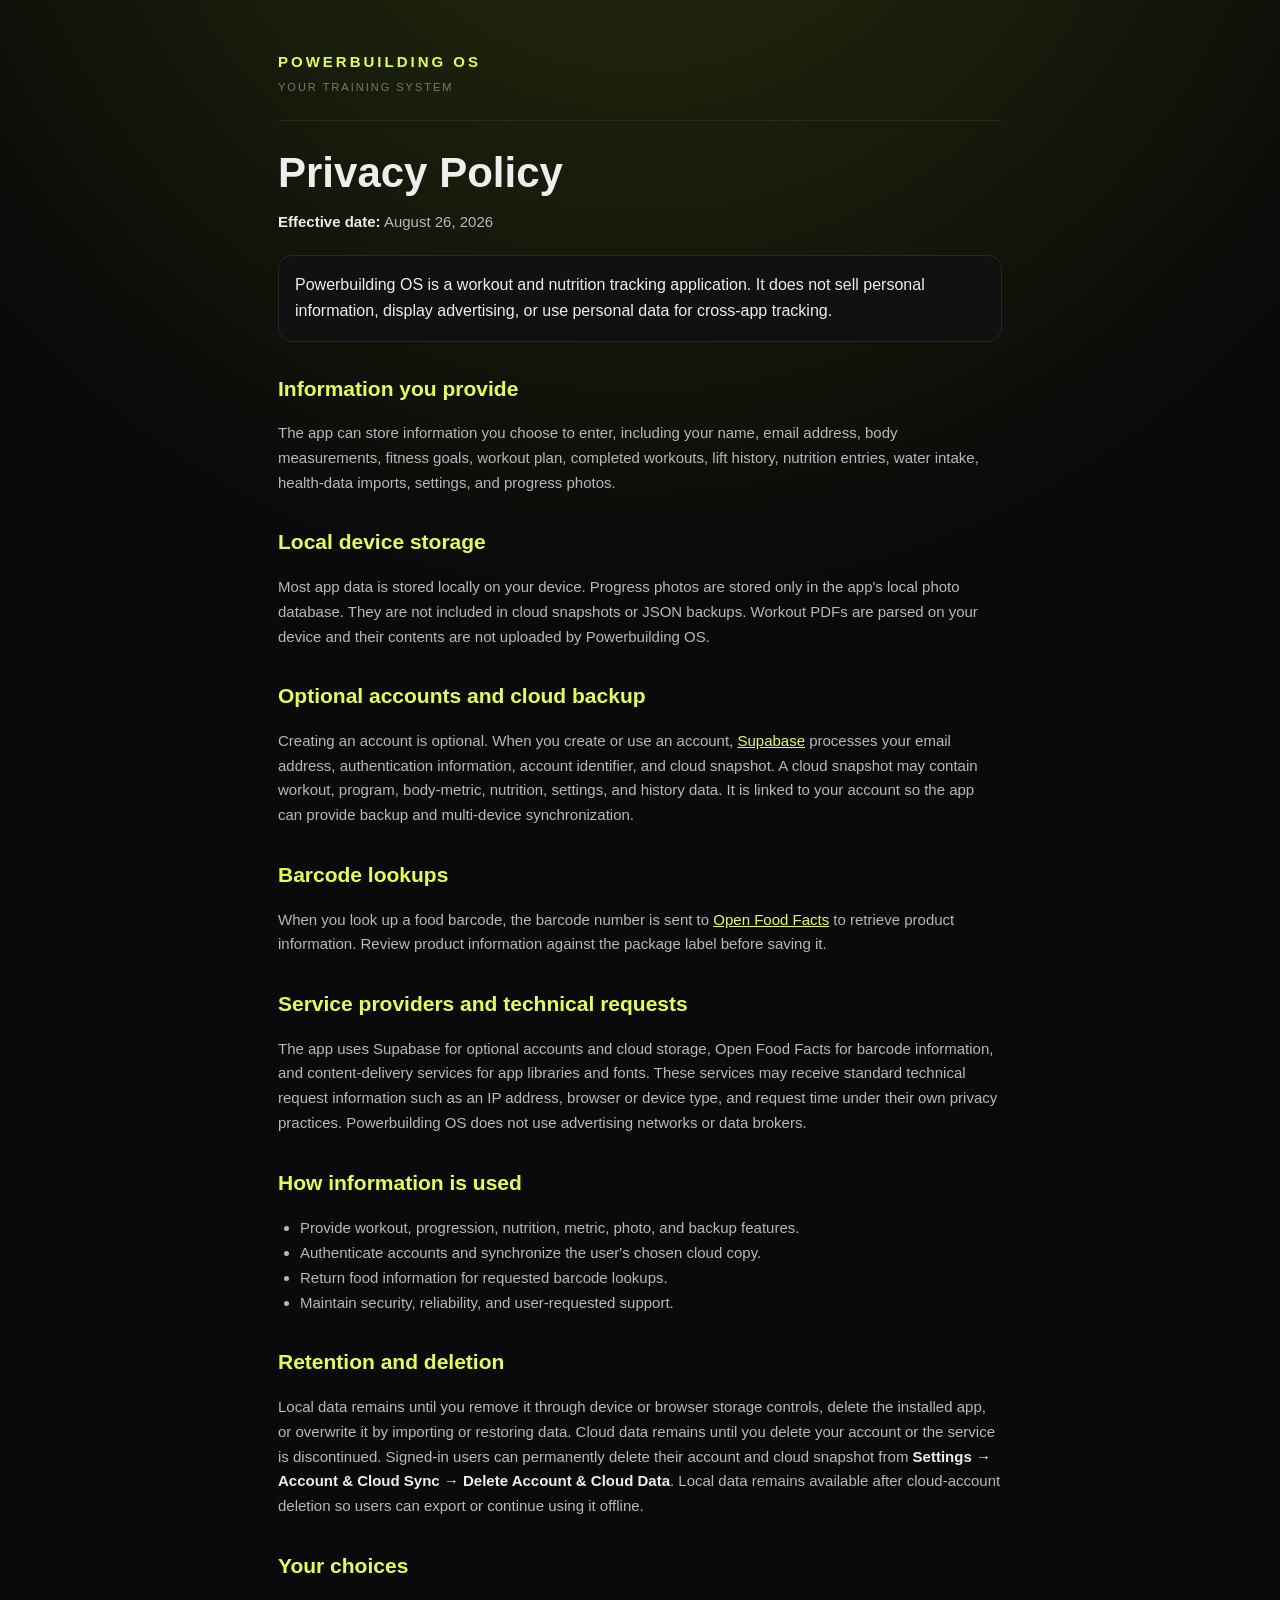
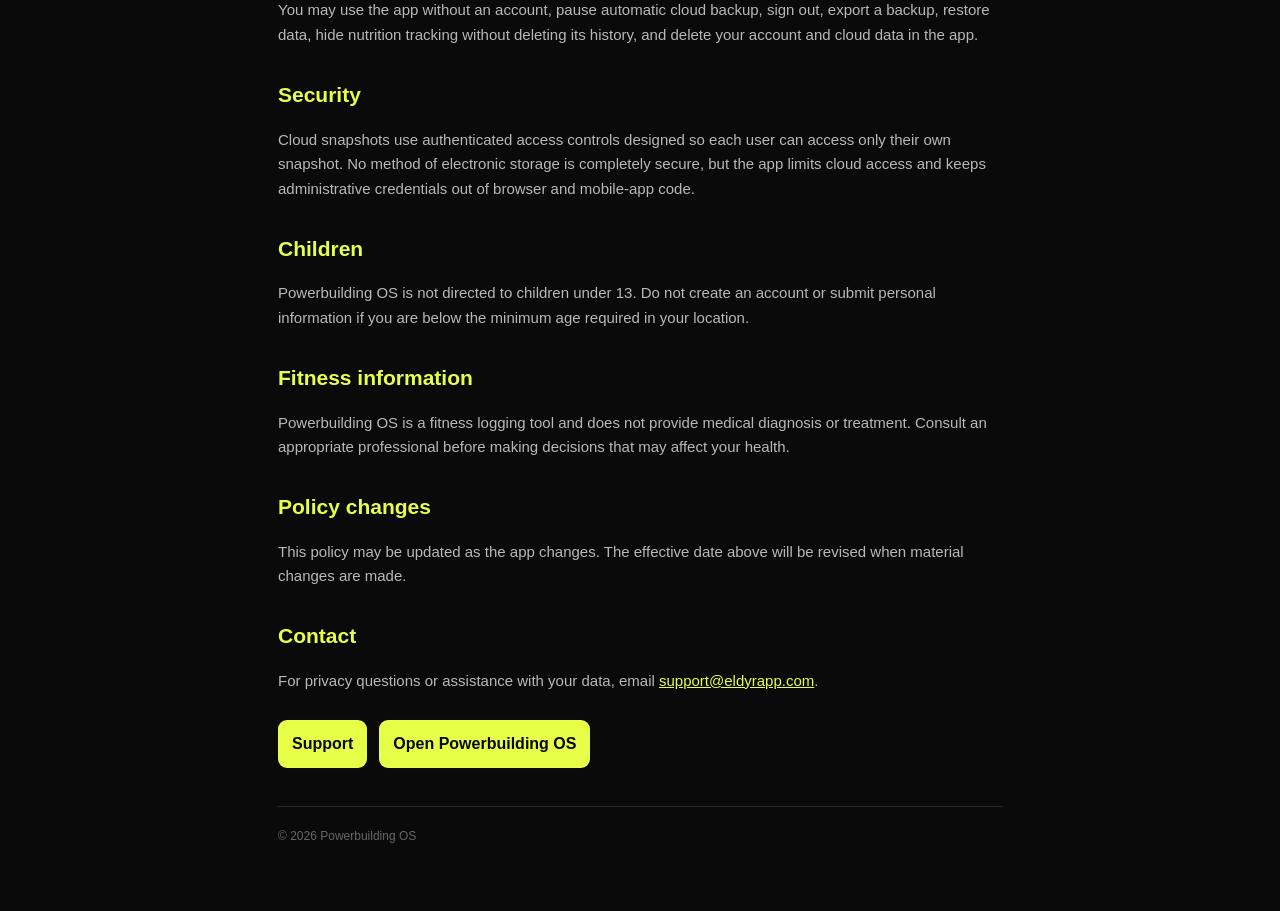
==== privacy.html @ e8b3adee "Publish Powerbuilding OS website" ====
<!doctype html><html lang="en"><head><meta charset="UTF-8"><meta name="viewport" content="width=device-width,initial-scale=1,viewport-fit=cover"><meta name="theme-color" content="#080808"><link rel="stylesheet" href="./legal.css"><title>Privacy Policy · Powerbuilding OS</title></head><body><main class="page"><header><div class="brand">POWERBUILDING OS</div><div class="tag">YOUR TRAINING SYSTEM</div></header><h1>Privacy Policy</h1><p><strong>Effective date:</strong> August 26, 2026</p><div class="notice">Powerbuilding OS is a workout and nutrition tracking application. It does not sell personal information, display advertising, or use personal data for cross-app tracking.</div><h2>Information you provide</h2><p>The app can store information you choose to enter, including your name, email address, body measurements, fitness goals, workout plan, completed workouts, lift history, nutrition entries, water intake, health-data imports, settings, and progress photos.</p><h2>Local device storage</h2><p>Most app data is stored locally on your device. Progress photos are stored only in the app's local photo database. They are not included in cloud snapshots or JSON backups. Workout PDFs are parsed on your device and their contents are not uploaded by Powerbuilding OS.</p><h2>Optional accounts and cloud backup</h2><p>Creating an account is optional. When you create or use an account, <a href="https://supabase.com/privacy" target="_blank" rel="noreferrer">Supabase</a> processes your email address, authentication information, account identifier, and cloud snapshot. A cloud snapshot may contain workout, program, body-metric, nutrition, settings, and history data. It is linked to your account so the app can provide backup and multi-device synchronization.</p><h2>Barcode lookups</h2><p>When you look up a food barcode, the barcode number is sent to <a href="https://world.openfoodfacts.org/privacy" target="_blank" rel="noreferrer">Open Food Facts</a> to retrieve product information. Review product information against the package label before saving it.</p><h2>Service providers and technical requests</h2><p>The app uses Supabase for optional accounts and cloud storage, Open Food Facts for barcode information, and content-delivery services for app libraries and fonts. These services may receive standard technical request information such as an IP address, browser or device type, and request time under their own privacy practices. Powerbuilding OS does not use advertising networks or data brokers.</p><h2>How information is used</h2><ul><li>Provide workout, progression, nutrition, metric, photo, and backup features.</li><li>Authenticate accounts and synchronize the user's chosen cloud copy.</li><li>Return food information for requested barcode lookups.</li><li>Maintain security, reliability, and user-requested support.</li></ul><h2>Retention and deletion</h2><p>Local data remains until you remove it through device or browser storage controls, delete the installed app, or overwrite it by importing or restoring data. Cloud data remains until you delete your account or the service is discontinued. Signed-in users can permanently delete their account and cloud snapshot from <strong>Settings → Account & Cloud Sync → Delete Account & Cloud Data</strong>. Local data remains available after cloud-account deletion so users can export or continue using it offline.</p><h2>Your choices</h2><p>You may use the app without an account, pause automatic cloud backup, sign out, export a backup, restore data, hide nutrition tracking without deleting its history, and delete your account and cloud data in the app.</p><h2>Security</h2><p>Cloud snapshots use authenticated access controls designed so each user can access only their own snapshot. No method of electronic storage is completely secure, but the app limits cloud access and keeps administrative credentials out of browser and mobile-app code.</p><h2>Children</h2><p>Powerbuilding OS is not directed to children under 13. Do not create an account or submit personal information if you are below the minimum age required in your location.</p><h2>Fitness information</h2><p>Powerbuilding OS is a fitness logging tool and does not provide medical diagnosis or treatment. Consult an appropriate professional before making decisions that may affect your health.</p><h2>Policy changes</h2><p>This policy may be updated as the app changes. The effective date above will be revised when material changes are made.</p><h2>Contact</h2><p>For privacy questions or assistance with your data, email <a href="mailto:support@eldyrapp.com">support@eldyrapp.com</a>.</p><div class="links"><a href="./support.html">Support</a><a href="./">Open Powerbuilding OS</a></div><footer>© 2026 Powerbuilding OS</footer></main></body></html>
---- legal.css ----
:root{color-scheme:dark;font-family:Arial,sans-serif;background:#080808;color:#eee}*{box-sizing:border-box}body{margin:0;background:radial-gradient(circle at 50% -10%,#27300c 0,#0a0a0a 30%);line-height:1.65}.page{width:min(760px,100%);margin:auto;padding:32px 18px 64px}header{border-bottom:1px solid #292929;padding:18px 0 24px;margin-bottom:30px}.brand{color:#e8ff47;font-weight:800;letter-spacing:3px;font-size:15px}.tag{color:#777;font-size:11px;letter-spacing:2px;margin-top:3px}h1{font-size:42px;line-height:1.05;margin:30px 0 10px}h2{font-size:21px;margin:30px 0 8px;color:#e8ff47}p,li{color:#b8b8b8;font-size:15px}strong{color:#eee}a{color:#e8ff47}ul{padding-left:22px}.notice{background:#111;border:1px solid #292929;border-radius:14px;padding:16px;margin:20px 0}.links{display:flex;flex-wrap:wrap;gap:12px;margin-top:26px}.links a{background:#e8ff47;color:#080808;text-decoration:none;font-weight:700;border-radius:9px;padding:11px 14px}footer{border-top:1px solid #292929;margin-top:38px;padding-top:20px;color:#666;font-size:12px}@media(max-width:480px){h1{font-size:35px}.page{padding-top:20px}}
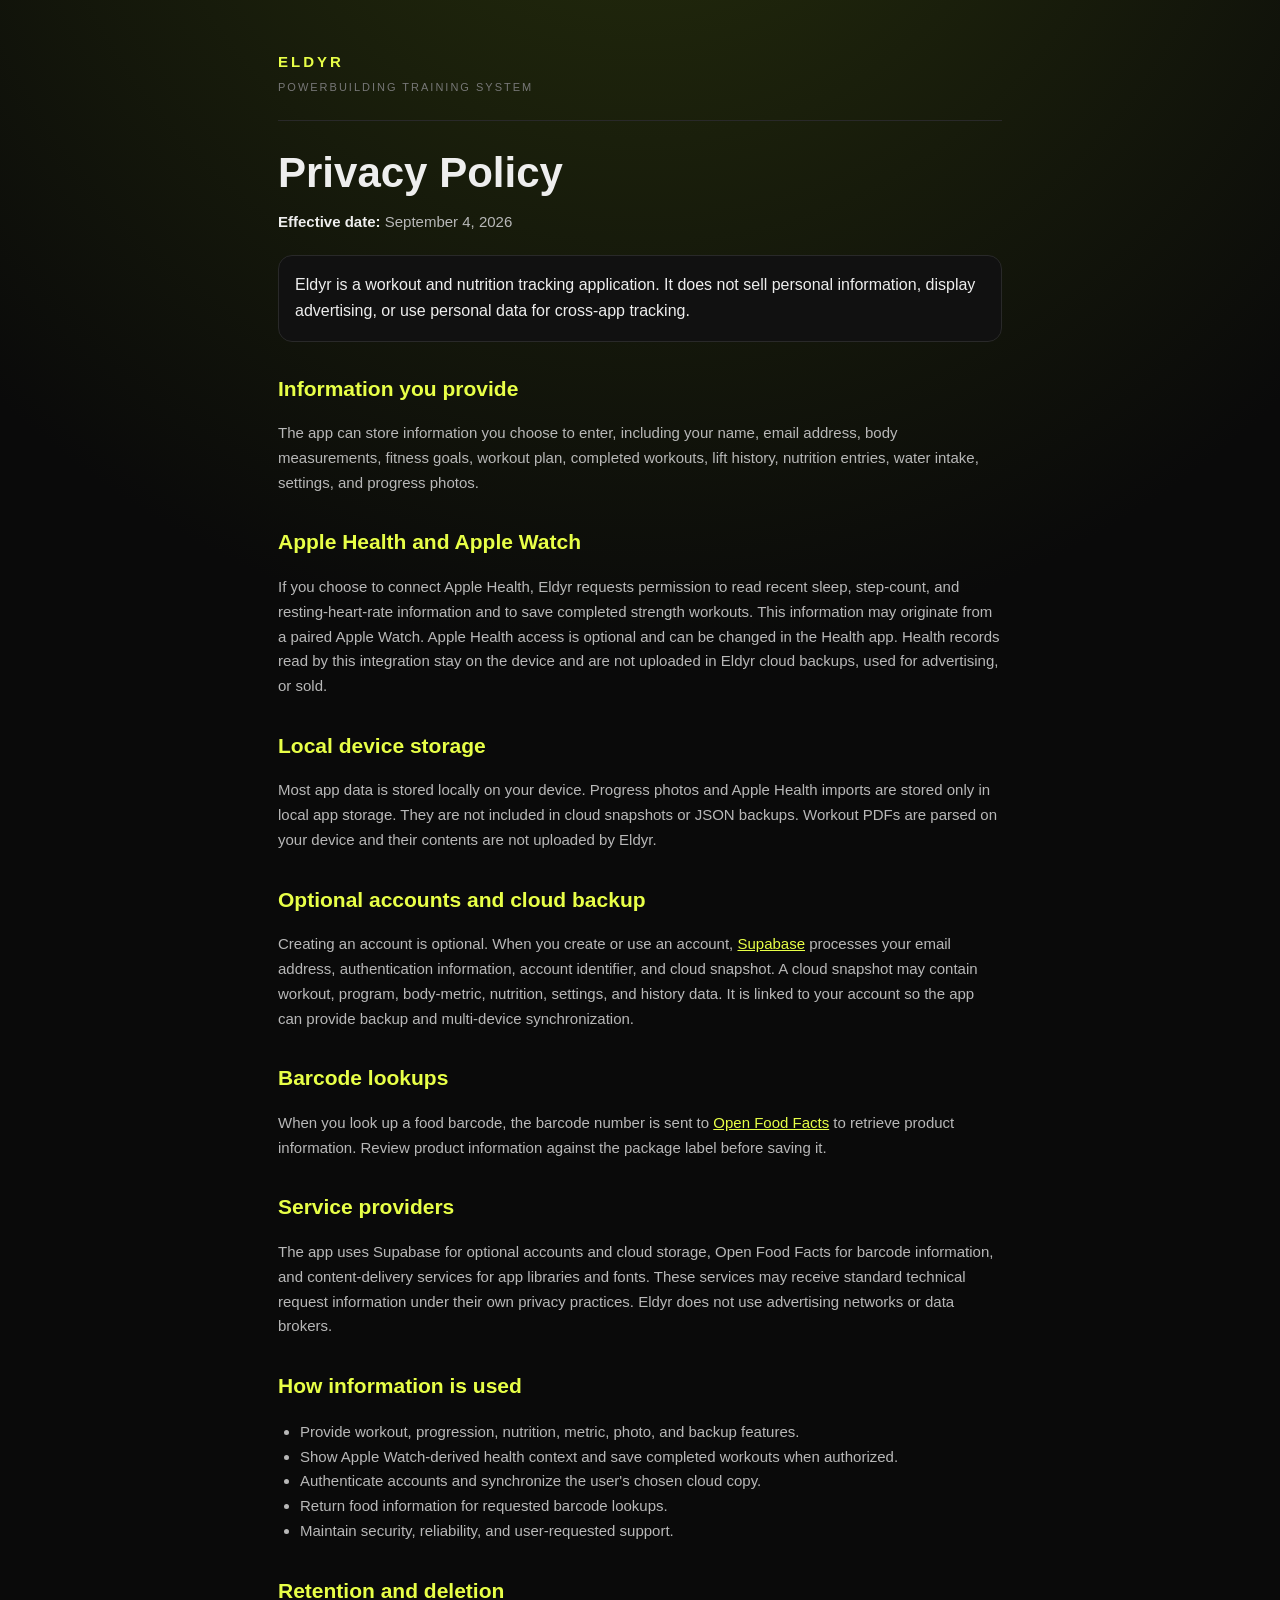
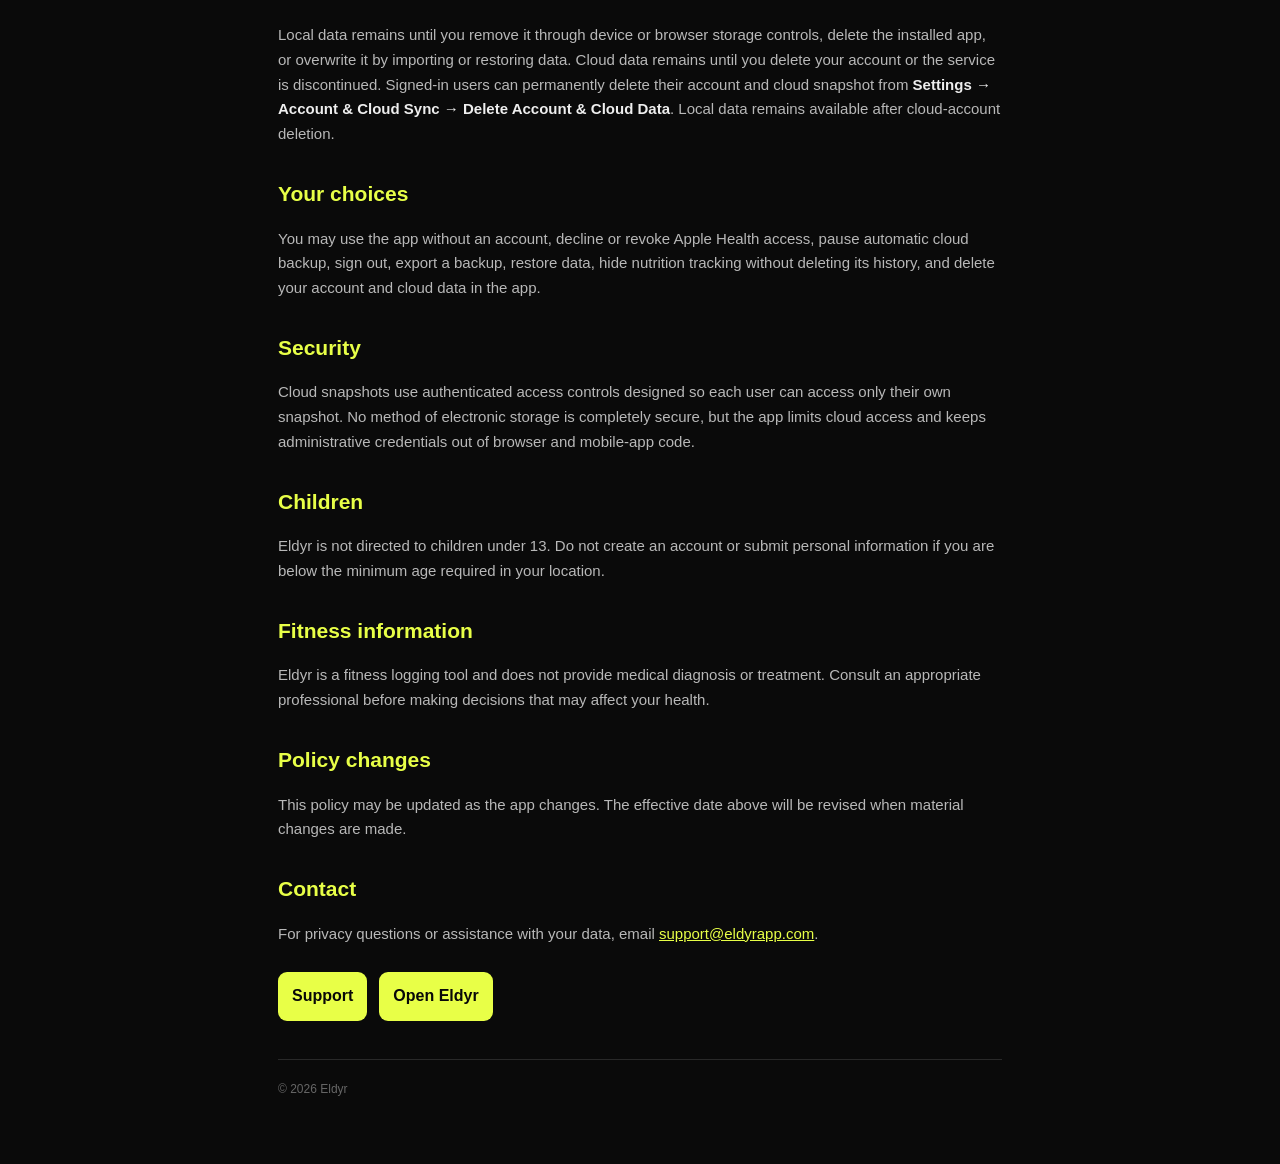
==== commit 9966cf78: "Add files via upload" ====
--- a/privacy.html
+++ b/privacy.html
@@ -1 +1 @@
-<!doctype html><html lang="en"><head><meta charset="UTF-8"><meta name="viewport" content="width=device-width,initial-scale=1,viewport-fit=cover"><meta name="theme-color" content="#080808"><link rel="stylesheet" href="./legal.css"><title>Privacy Policy · Powerbuilding OS</title></head><body><main class="page"><header><div class="brand">POWERBUILDING OS</div><div class="tag">YOUR TRAINING SYSTEM</div></header><h1>Privacy Policy</h1><p><strong>Effective date:</strong> August 26, 2026</p><div class="notice">Powerbuilding OS is a workout and nutrition tracking application. It does not sell personal information, display advertising, or use personal data for cross-app tracking.</div><h2>Information you provide</h2><p>The app can store information you choose to enter, including your name, email address, body measurements, fitness goals, workout plan, completed workouts, lift history, nutrition entries, water intake, health-data imports, settings, and progress photos.</p><h2>Local device storage</h2><p>Most app data is stored locally on your device. Progress photos are stored only in the app's local photo database. They are not included in cloud snapshots or JSON backups. Workout PDFs are parsed on your device and their contents are not uploaded by Powerbuilding OS.</p><h2>Optional accounts and cloud backup</h2><p>Creating an account is optional. When you create or use an account, <a href="https://supabase.com/privacy" target="_blank" rel="noreferrer">Supabase</a> processes your email address, authentication information, account identifier, and cloud snapshot. A cloud snapshot may contain workout, program, body-metric, nutrition, settings, and history data. It is linked to your account so the app can provide backup and multi-device synchronization.</p><h2>Barcode lookups</h2><p>When you look up a food barcode, the barcode number is sent to <a href="https://world.openfoodfacts.org/privacy" target="_blank" rel="noreferrer">Open Food Facts</a> to retrieve product information. Review product information against the package label before saving it.</p><h2>Service providers and technical requests</h2><p>The app uses Supabase for optional accounts and cloud storage, Open Food Facts for barcode information, and content-delivery services for app libraries and fonts. These services may receive standard technical request information such as an IP address, browser or device type, and request time under their own privacy practices. Powerbuilding OS does not use advertising networks or data brokers.</p><h2>How information is used</h2><ul><li>Provide workout, progression, nutrition, metric, photo, and backup features.</li><li>Authenticate accounts and synchronize the user's chosen cloud copy.</li><li>Return food information for requested barcode lookups.</li><li>Maintain security, reliability, and user-requested support.</li></ul><h2>Retention and deletion</h2><p>Local data remains until you remove it through device or browser storage controls, delete the installed app, or overwrite it by importing or restoring data. Cloud data remains until you delete your account or the service is discontinued. Signed-in users can permanently delete their account and cloud snapshot from <strong>Settings → Account & Cloud Sync → Delete Account & Cloud Data</strong>. Local data remains available after cloud-account deletion so users can export or continue using it offline.</p><h2>Your choices</h2><p>You may use the app without an account, pause automatic cloud backup, sign out, export a backup, restore data, hide nutrition tracking without deleting its history, and delete your account and cloud data in the app.</p><h2>Security</h2><p>Cloud snapshots use authenticated access controls designed so each user can access only their own snapshot. No method of electronic storage is completely secure, but the app limits cloud access and keeps administrative credentials out of browser and mobile-app code.</p><h2>Children</h2><p>Powerbuilding OS is not directed to children under 13. Do not create an account or submit personal information if you are below the minimum age required in your location.</p><h2>Fitness information</h2><p>Powerbuilding OS is a fitness logging tool and does not provide medical diagnosis or treatment. Consult an appropriate professional before making decisions that may affect your health.</p><h2>Policy changes</h2><p>This policy may be updated as the app changes. The effective date above will be revised when material changes are made.</p><h2>Contact</h2><p>For privacy questions or assistance with your data, email <a href="mailto:support@eldyrapp.com">support@eldyrapp.com</a>.</p><div class="links"><a href="./support.html">Support</a><a href="./">Open Powerbuilding OS</a></div><footer>© 2026 Powerbuilding OS</footer></main></body></html>
+<!doctype html><html lang="en"><head><meta charset="UTF-8"><meta name="viewport" content="width=device-width,initial-scale=1,viewport-fit=cover"><meta name="theme-color" content="#080808"><link rel="stylesheet" href="./legal.css"><title>Privacy Policy · Eldyr</title></head><body><main class="page"><header><div class="brand">ELDYR</div><div class="tag">POWERBUILDING TRAINING SYSTEM</div></header><h1>Privacy Policy</h1><p><strong>Effective date:</strong> September 4, 2026</p><div class="notice">Eldyr is a workout and nutrition tracking application. It does not sell personal information, display advertising, or use personal data for cross-app tracking.</div><h2>Information you provide</h2><p>The app can store information you choose to enter, including your name, email address, body measurements, fitness goals, workout plan, completed workouts, lift history, nutrition entries, water intake, settings, and progress photos.</p><h2>Apple Health and Apple Watch</h2><p>If you choose to connect Apple Health, Eldyr requests permission to read recent sleep, step-count, and resting-heart-rate information and to save completed strength workouts. This information may originate from a paired Apple Watch. Apple Health access is optional and can be changed in the Health app. Health records read by this integration stay on the device and are not uploaded in Eldyr cloud backups, used for advertising, or sold.</p><h2>Local device storage</h2><p>Most app data is stored locally on your device. Progress photos and Apple Health imports are stored only in local app storage. They are not included in cloud snapshots or JSON backups. Workout PDFs are parsed on your device and their contents are not uploaded by Eldyr.</p><h2>Optional accounts and cloud backup</h2><p>Creating an account is optional. When you create or use an account, <a href="https://supabase.com/privacy" target="_blank" rel="noreferrer">Supabase</a> processes your email address, authentication information, account identifier, and cloud snapshot. A cloud snapshot may contain workout, program, body-metric, nutrition, settings, and history data. It is linked to your account so the app can provide backup and multi-device synchronization.</p><h2>Barcode lookups</h2><p>When you look up a food barcode, the barcode number is sent to <a href="https://world.openfoodfacts.org/privacy" target="_blank" rel="noreferrer">Open Food Facts</a> to retrieve product information. Review product information against the package label before saving it.</p><h2>Service providers</h2><p>The app uses Supabase for optional accounts and cloud storage, Open Food Facts for barcode information, and content-delivery services for app libraries and fonts. These services may receive standard technical request information under their own privacy practices. Eldyr does not use advertising networks or data brokers.</p><h2>How information is used</h2><ul><li>Provide workout, progression, nutrition, metric, photo, and backup features.</li><li>Show Apple Watch-derived health context and save completed workouts when authorized.</li><li>Authenticate accounts and synchronize the user's chosen cloud copy.</li><li>Return food information for requested barcode lookups.</li><li>Maintain security, reliability, and user-requested support.</li></ul><h2>Retention and deletion</h2><p>Local data remains until you remove it through device or browser storage controls, delete the installed app, or overwrite it by importing or restoring data. Cloud data remains until you delete your account or the service is discontinued. Signed-in users can permanently delete their account and cloud snapshot from <strong>Settings → Account &amp; Cloud Sync → Delete Account &amp; Cloud Data</strong>. Local data remains available after cloud-account deletion.</p><h2>Your choices</h2><p>You may use the app without an account, decline or revoke Apple Health access, pause automatic cloud backup, sign out, export a backup, restore data, hide nutrition tracking without deleting its history, and delete your account and cloud data in the app.</p><h2>Security</h2><p>Cloud snapshots use authenticated access controls designed so each user can access only their own snapshot. No method of electronic storage is completely secure, but the app limits cloud access and keeps administrative credentials out of browser and mobile-app code.</p><h2>Children</h2><p>Eldyr is not directed to children under 13. Do not create an account or submit personal information if you are below the minimum age required in your location.</p><h2>Fitness information</h2><p>Eldyr is a fitness logging tool and does not provide medical diagnosis or treatment. Consult an appropriate professional before making decisions that may affect your health.</p><h2>Policy changes</h2><p>This policy may be updated as the app changes. The effective date above will be revised when material changes are made.</p><h2>Contact</h2><p>For privacy questions or assistance with your data, email <a href="mailto:support@eldyrapp.com">support@eldyrapp.com</a>.</p><div class="links"><a href="./support.html">Support</a><a href="./">Open Eldyr</a></div><footer>© 2026 Eldyr</footer></main></body></html>
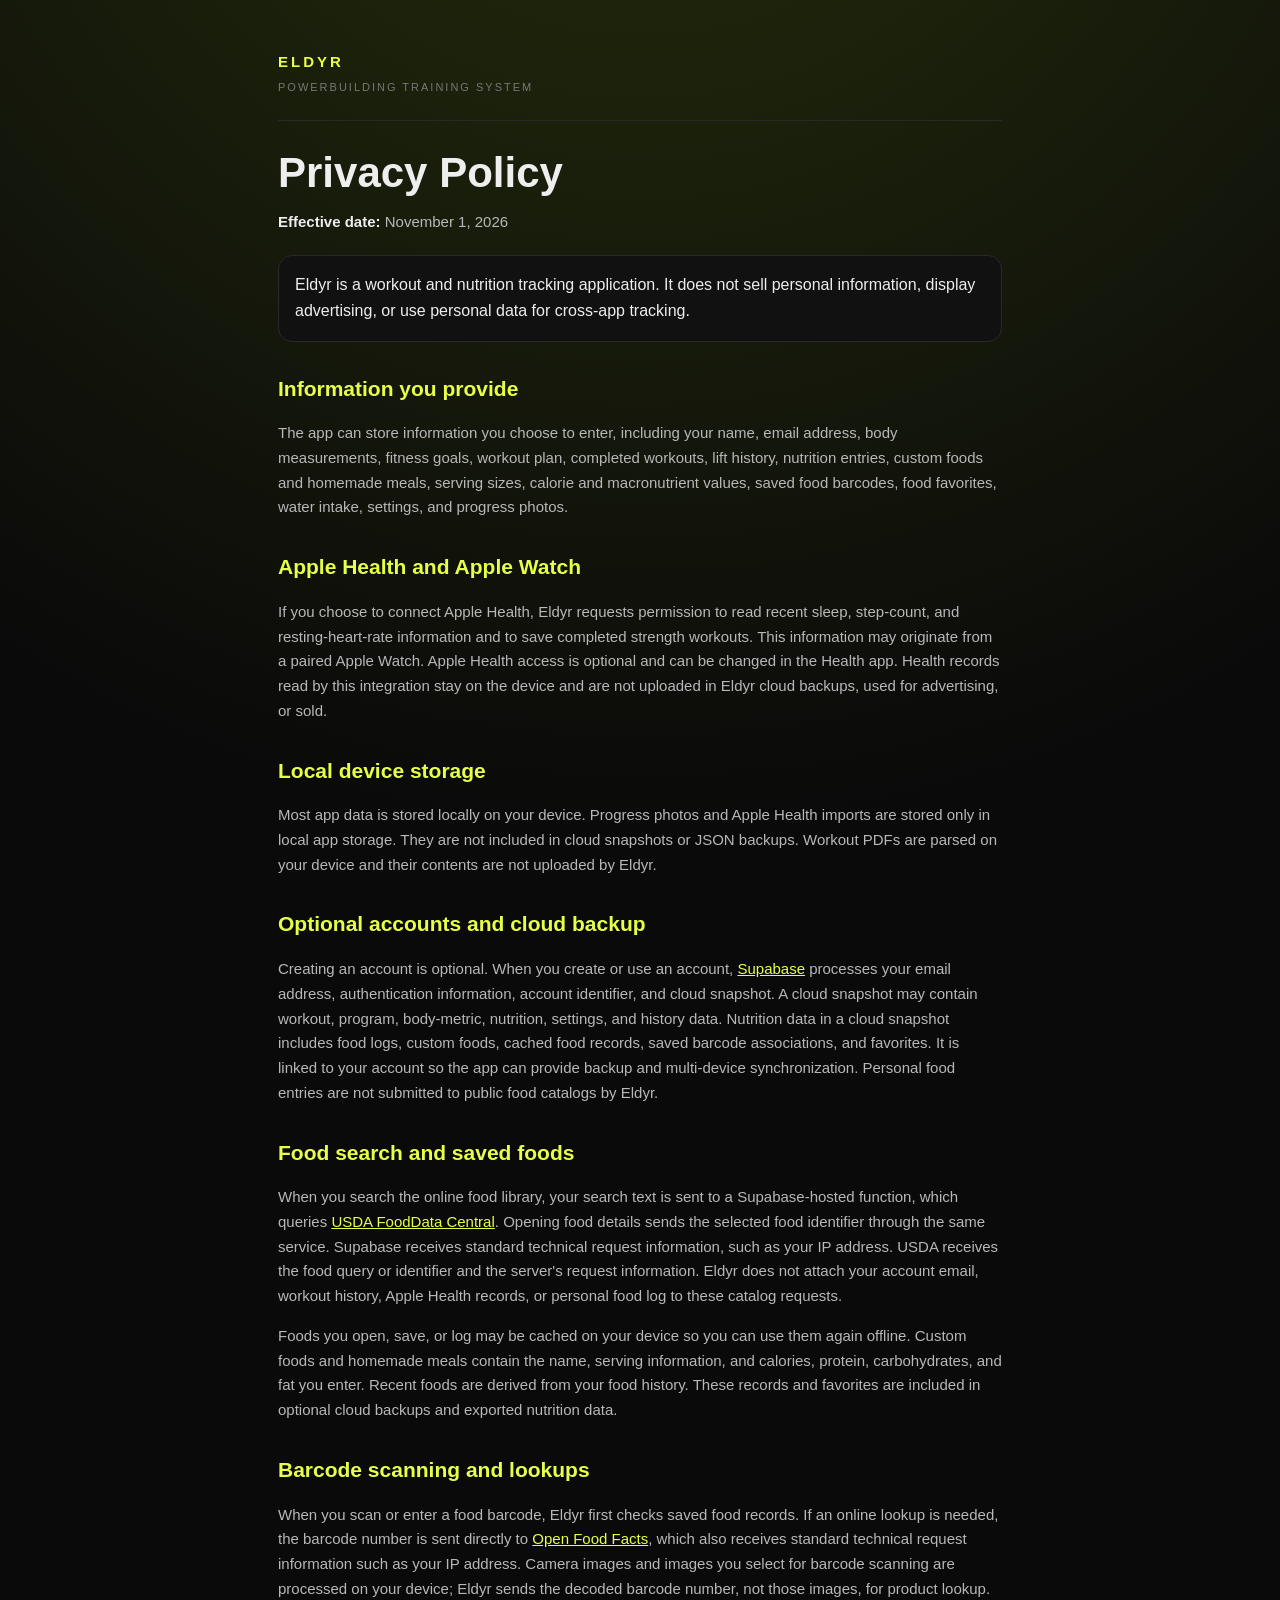
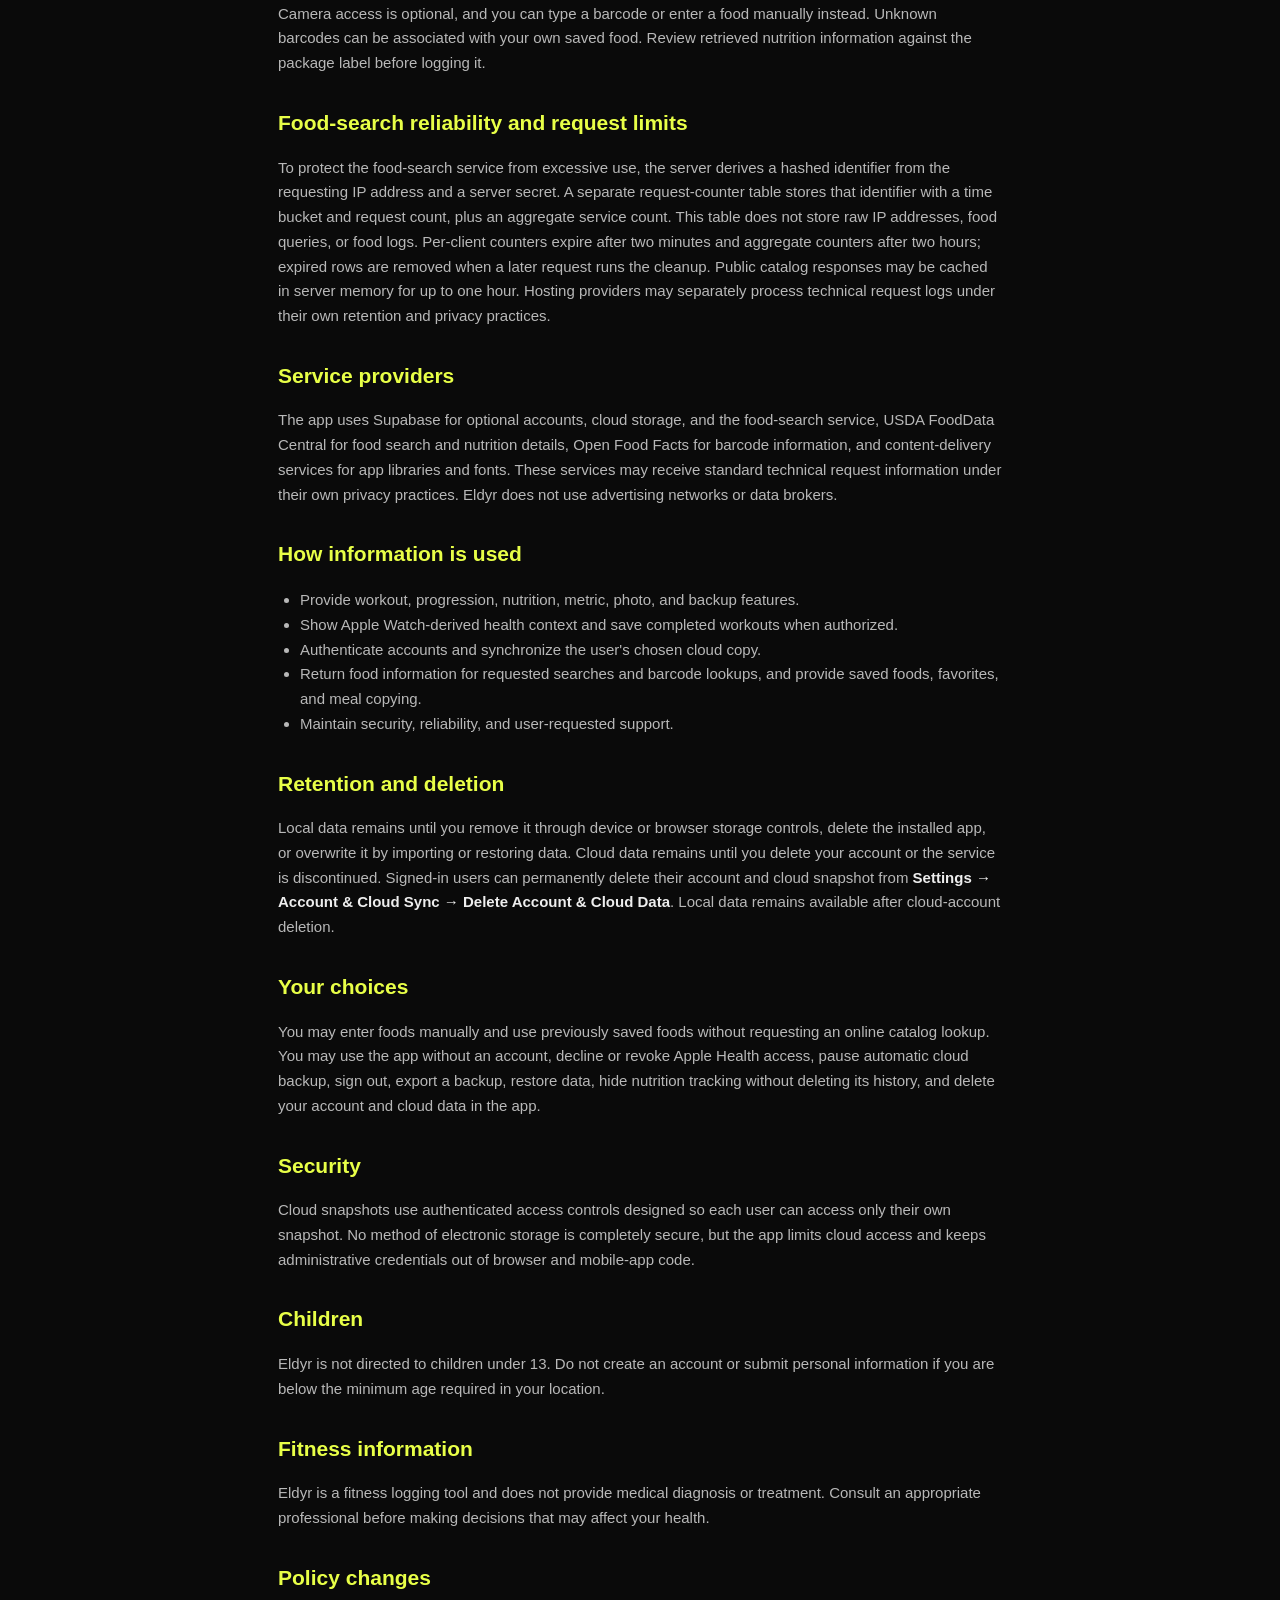
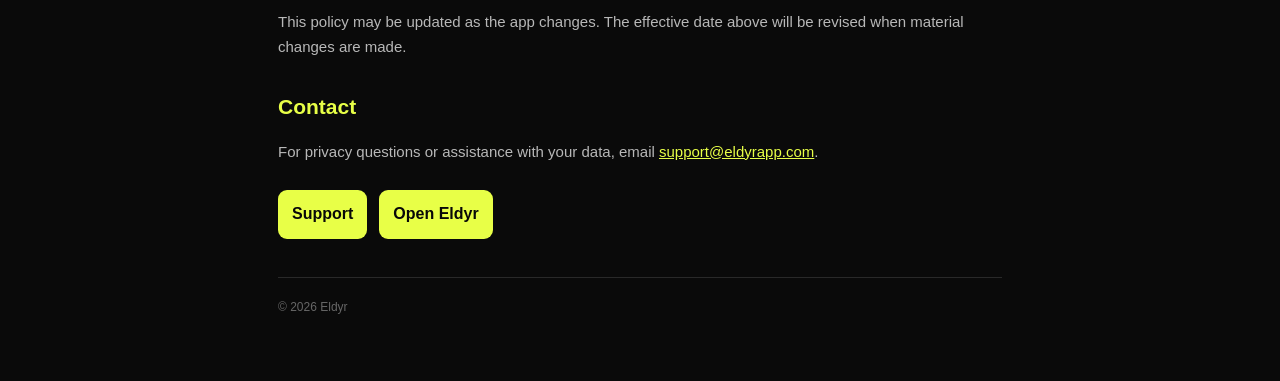
==== commit 8845ead0: "Add files via upload" ====
--- a/privacy.html
+++ b/privacy.html
@@ -1 +1,66 @@
-<!doctype html><html lang="en"><head><meta charset="UTF-8"><meta name="viewport" content="width=device-width,initial-scale=1,viewport-fit=cover"><meta name="theme-color" content="#080808"><link rel="stylesheet" href="./legal.css"><title>Privacy Policy · Eldyr</title></head><body><main class="page"><header><div class="brand">ELDYR</div><div class="tag">POWERBUILDING TRAINING SYSTEM</div></header><h1>Privacy Policy</h1><p><strong>Effective date:</strong> September 4, 2026</p><div class="notice">Eldyr is a workout and nutrition tracking application. It does not sell personal information, display advertising, or use personal data for cross-app tracking.</div><h2>Information you provide</h2><p>The app can store information you choose to enter, including your name, email address, body measurements, fitness goals, workout plan, completed workouts, lift history, nutrition entries, water intake, settings, and progress photos.</p><h2>Apple Health and Apple Watch</h2><p>If you choose to connect Apple Health, Eldyr requests permission to read recent sleep, step-count, and resting-heart-rate information and to save completed strength workouts. This information may originate from a paired Apple Watch. Apple Health access is optional and can be changed in the Health app. Health records read by this integration stay on the device and are not uploaded in Eldyr cloud backups, used for advertising, or sold.</p><h2>Local device storage</h2><p>Most app data is stored locally on your device. Progress photos and Apple Health imports are stored only in local app storage. They are not included in cloud snapshots or JSON backups. Workout PDFs are parsed on your device and their contents are not uploaded by Eldyr.</p><h2>Optional accounts and cloud backup</h2><p>Creating an account is optional. When you create or use an account, <a href="https://supabase.com/privacy" target="_blank" rel="noreferrer">Supabase</a> processes your email address, authentication information, account identifier, and cloud snapshot. A cloud snapshot may contain workout, program, body-metric, nutrition, settings, and history data. It is linked to your account so the app can provide backup and multi-device synchronization.</p><h2>Barcode lookups</h2><p>When you look up a food barcode, the barcode number is sent to <a href="https://world.openfoodfacts.org/privacy" target="_blank" rel="noreferrer">Open Food Facts</a> to retrieve product information. Review product information against the package label before saving it.</p><h2>Service providers</h2><p>The app uses Supabase for optional accounts and cloud storage, Open Food Facts for barcode information, and content-delivery services for app libraries and fonts. These services may receive standard technical request information under their own privacy practices. Eldyr does not use advertising networks or data brokers.</p><h2>How information is used</h2><ul><li>Provide workout, progression, nutrition, metric, photo, and backup features.</li><li>Show Apple Watch-derived health context and save completed workouts when authorized.</li><li>Authenticate accounts and synchronize the user's chosen cloud copy.</li><li>Return food information for requested barcode lookups.</li><li>Maintain security, reliability, and user-requested support.</li></ul><h2>Retention and deletion</h2><p>Local data remains until you remove it through device or browser storage controls, delete the installed app, or overwrite it by importing or restoring data. Cloud data remains until you delete your account or the service is discontinued. Signed-in users can permanently delete their account and cloud snapshot from <strong>Settings → Account &amp; Cloud Sync → Delete Account &amp; Cloud Data</strong>. Local data remains available after cloud-account deletion.</p><h2>Your choices</h2><p>You may use the app without an account, decline or revoke Apple Health access, pause automatic cloud backup, sign out, export a backup, restore data, hide nutrition tracking without deleting its history, and delete your account and cloud data in the app.</p><h2>Security</h2><p>Cloud snapshots use authenticated access controls designed so each user can access only their own snapshot. No method of electronic storage is completely secure, but the app limits cloud access and keeps administrative credentials out of browser and mobile-app code.</p><h2>Children</h2><p>Eldyr is not directed to children under 13. Do not create an account or submit personal information if you are below the minimum age required in your location.</p><h2>Fitness information</h2><p>Eldyr is a fitness logging tool and does not provide medical diagnosis or treatment. Consult an appropriate professional before making decisions that may affect your health.</p><h2>Policy changes</h2><p>This policy may be updated as the app changes. The effective date above will be revised when material changes are made.</p><h2>Contact</h2><p>For privacy questions or assistance with your data, email <a href="mailto:support@eldyrapp.com">support@eldyrapp.com</a>.</p><div class="links"><a href="./support.html">Support</a><a href="./">Open Eldyr</a></div><footer>© 2026 Eldyr</footer></main></body></html>
+<!doctype html>
+<html lang="en">
+<head>
+<meta charset="UTF-8">
+<meta name="viewport" content="width=device-width,initial-scale=1,viewport-fit=cover">
+<meta name="theme-color" content="#080808">
+<link rel="stylesheet" href="./legal.css">
+<title>Privacy Policy · Eldyr</title>
+</head>
+<body>
+<main class="page">
+<header>
+<div class="brand">ELDYR</div>
+<div class="tag">POWERBUILDING TRAINING SYSTEM</div>
+</header>
+<h1>Privacy Policy</h1>
+<p>
+<strong>Effective date:</strong> November 1, 2026</p>
+<div class="notice">Eldyr is a workout and nutrition tracking application. It does not sell personal information, display advertising, or use personal data for cross-app tracking.</div>
+<h2>Information you provide</h2>
+<p>The app can store information you choose to enter, including your name, email address, body measurements, fitness goals, workout plan, completed workouts, lift history, nutrition entries, custom foods and homemade meals, serving sizes, calorie and macronutrient values, saved food barcodes, food favorites, water intake, settings, and progress photos.</p>
+<h2>Apple Health and Apple Watch</h2>
+<p>If you choose to connect Apple Health, Eldyr requests permission to read recent sleep, step-count, and resting-heart-rate information and to save completed strength workouts. This information may originate from a paired Apple Watch. Apple Health access is optional and can be changed in the Health app. Health records read by this integration stay on the device and are not uploaded in Eldyr cloud backups, used for advertising, or sold.</p>
+<h2>Local device storage</h2>
+<p>Most app data is stored locally on your device. Progress photos and Apple Health imports are stored only in local app storage. They are not included in cloud snapshots or JSON backups. Workout PDFs are parsed on your device and their contents are not uploaded by Eldyr.</p>
+<h2>Optional accounts and cloud backup</h2>
+<p>Creating an account is optional. When you create or use an account, <a href="https://supabase.com/privacy" target="_blank" rel="noreferrer">Supabase</a> processes your email address, authentication information, account identifier, and cloud snapshot. A cloud snapshot may contain workout, program, body-metric, nutrition, settings, and history data. Nutrition data in a cloud snapshot includes food logs, custom foods, cached food records, saved barcode associations, and favorites. It is linked to your account so the app can provide backup and multi-device synchronization. Personal food entries are not submitted to public food catalogs by Eldyr.</p>
+<h2>Food search and saved foods</h2>
+<p>When you search the online food library, your search text is sent to a Supabase-hosted function, which queries <a href="https://fdc.nal.usda.gov/" target="_blank" rel="noreferrer">USDA FoodData Central</a>. Opening food details sends the selected food identifier through the same service. Supabase receives standard technical request information, such as your IP address. USDA receives the food query or identifier and the server's request information. Eldyr does not attach your account email, workout history, Apple Health records, or personal food log to these catalog requests.</p>
+<p>Foods you open, save, or log may be cached on your device so you can use them again offline. Custom foods and homemade meals contain the name, serving information, and calories, protein, carbohydrates, and fat you enter. Recent foods are derived from your food history. These records and favorites are included in optional cloud backups and exported nutrition data.</p>
+<h2>Barcode scanning and lookups</h2>
+<p>When you scan or enter a food barcode, Eldyr first checks saved food records. If an online lookup is needed, the barcode number is sent directly to <a href="https://world.openfoodfacts.org/privacy" target="_blank" rel="noreferrer">Open Food Facts</a>, which also receives standard technical request information such as your IP address. Camera images and images you select for barcode scanning are processed on your device; Eldyr sends the decoded barcode number, not those images, for product lookup. Camera access is optional, and you can type a barcode or enter a food manually instead. Unknown barcodes can be associated with your own saved food. Review retrieved nutrition information against the package label before logging it.</p>
+<h2>Food-search reliability and request limits</h2>
+<p>To protect the food-search service from excessive use, the server derives a hashed identifier from the requesting IP address and a server secret. A separate request-counter table stores that identifier with a time bucket and request count, plus an aggregate service count. This table does not store raw IP addresses, food queries, or food logs. Per-client counters expire after two minutes and aggregate counters after two hours; expired rows are removed when a later request runs the cleanup. Public catalog responses may be cached in server memory for up to one hour. Hosting providers may separately process technical request logs under their own retention and privacy practices.</p>
+<h2>Service providers</h2>
+<p>The app uses Supabase for optional accounts, cloud storage, and the food-search service, USDA FoodData Central for food search and nutrition details, Open Food Facts for barcode information, and content-delivery services for app libraries and fonts. These services may receive standard technical request information under their own privacy practices. Eldyr does not use advertising networks or data brokers.</p>
+<h2>How information is used</h2>
+<ul>
+<li>Provide workout, progression, nutrition, metric, photo, and backup features.</li>
+<li>Show Apple Watch-derived health context and save completed workouts when authorized.</li>
+<li>Authenticate accounts and synchronize the user's chosen cloud copy.</li>
+<li>Return food information for requested searches and barcode lookups, and provide saved foods, favorites, and meal copying.</li>
+<li>Maintain security, reliability, and user-requested support.</li>
+</ul>
+<h2>Retention and deletion</h2>
+<p>Local data remains until you remove it through device or browser storage controls, delete the installed app, or overwrite it by importing or restoring data. Cloud data remains until you delete your account or the service is discontinued. Signed-in users can permanently delete their account and cloud snapshot from <strong>Settings → Account &amp; Cloud Sync → Delete Account &amp; Cloud Data</strong>. Local data remains available after cloud-account deletion.</p>
+<h2>Your choices</h2>
+<p>You may enter foods manually and use previously saved foods without requesting an online catalog lookup. You may use the app without an account, decline or revoke Apple Health access, pause automatic cloud backup, sign out, export a backup, restore data, hide nutrition tracking without deleting its history, and delete your account and cloud data in the app.</p>
+<h2>Security</h2>
+<p>Cloud snapshots use authenticated access controls designed so each user can access only their own snapshot. No method of electronic storage is completely secure, but the app limits cloud access and keeps administrative credentials out of browser and mobile-app code.</p>
+<h2>Children</h2>
+<p>Eldyr is not directed to children under 13. Do not create an account or submit personal information if you are below the minimum age required in your location.</p>
+<h2>Fitness information</h2>
+<p>Eldyr is a fitness logging tool and does not provide medical diagnosis or treatment. Consult an appropriate professional before making decisions that may affect your health.</p>
+<h2>Policy changes</h2>
+<p>This policy may be updated as the app changes. The effective date above will be revised when material changes are made.</p>
+<h2>Contact</h2>
+<p>For privacy questions or assistance with your data, email <a href="mailto:support@eldyrapp.com">support@eldyrapp.com</a>.</p>
+<div class="links">
+<a href="./support.html">Support</a>
+<a href="./">Open Eldyr</a>
+</div>
+<footer>© 2026 Eldyr</footer>
+</main>
+</body>
+</html>
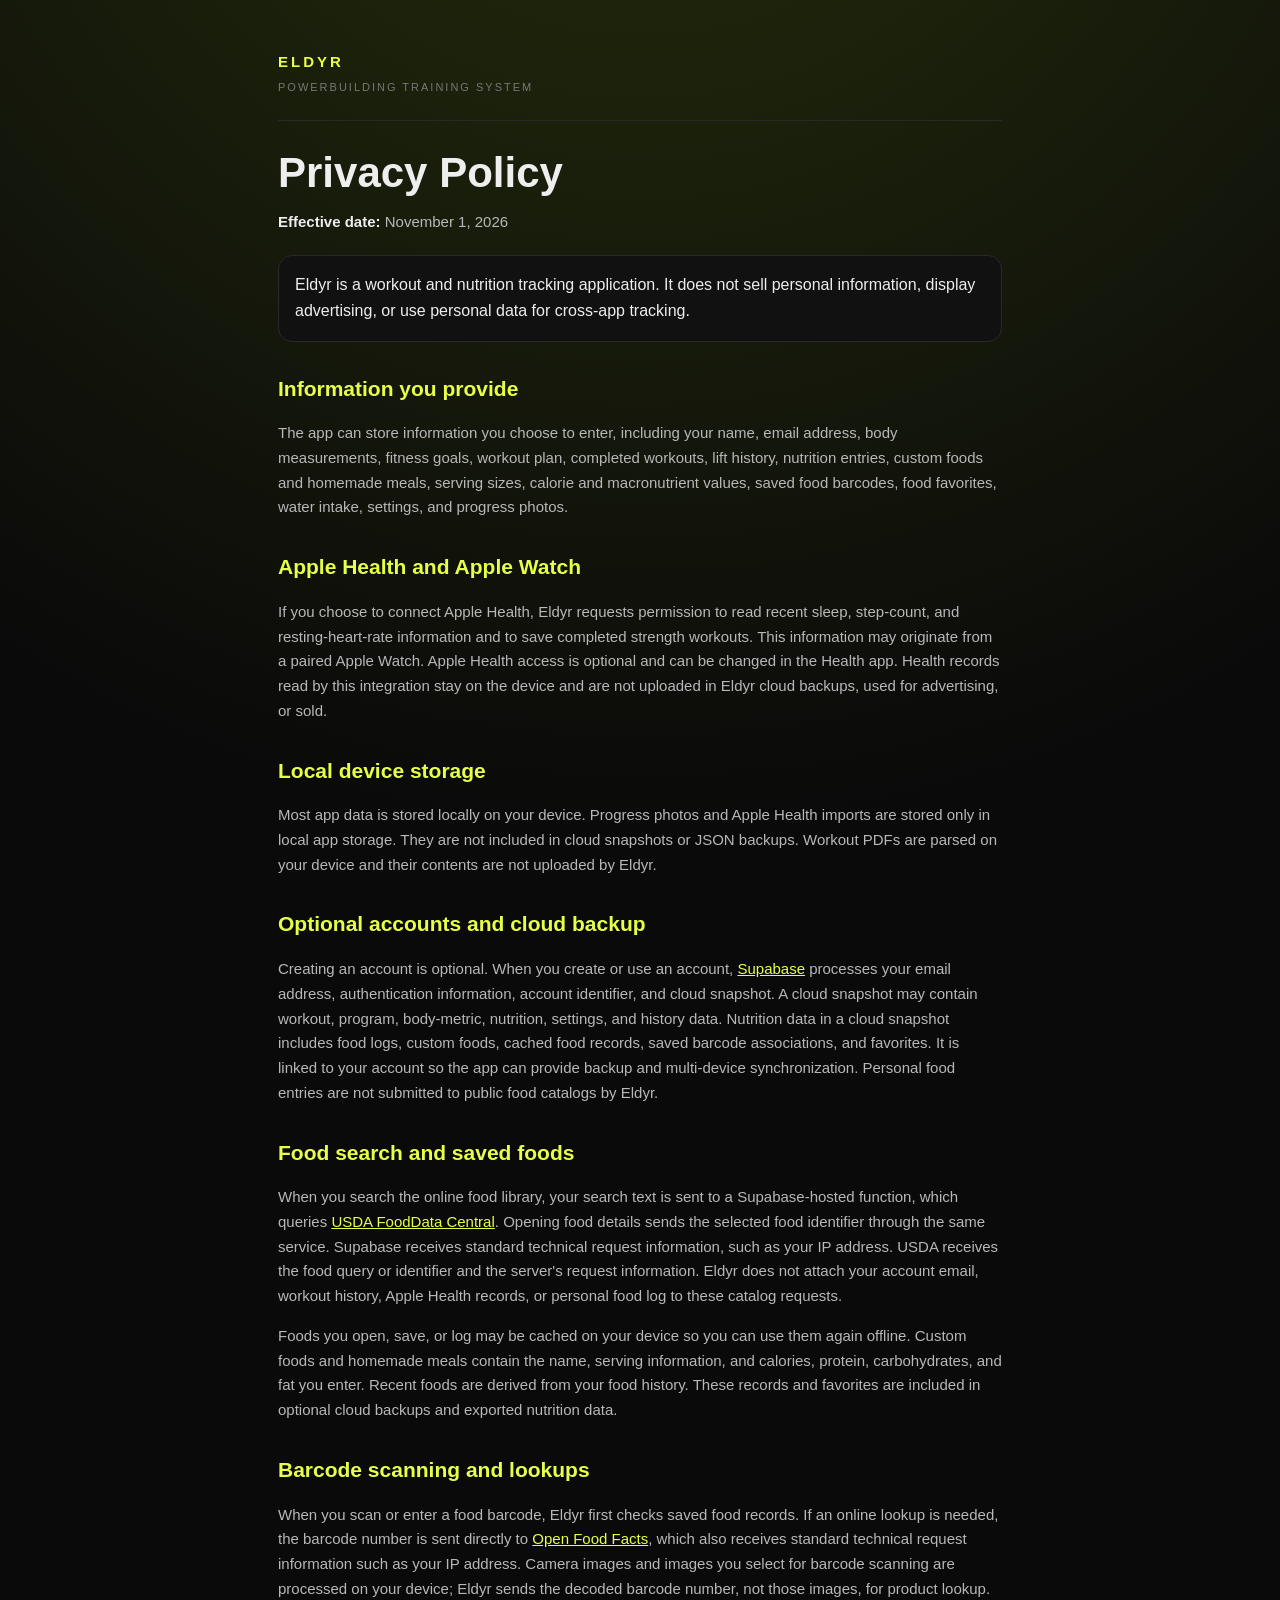
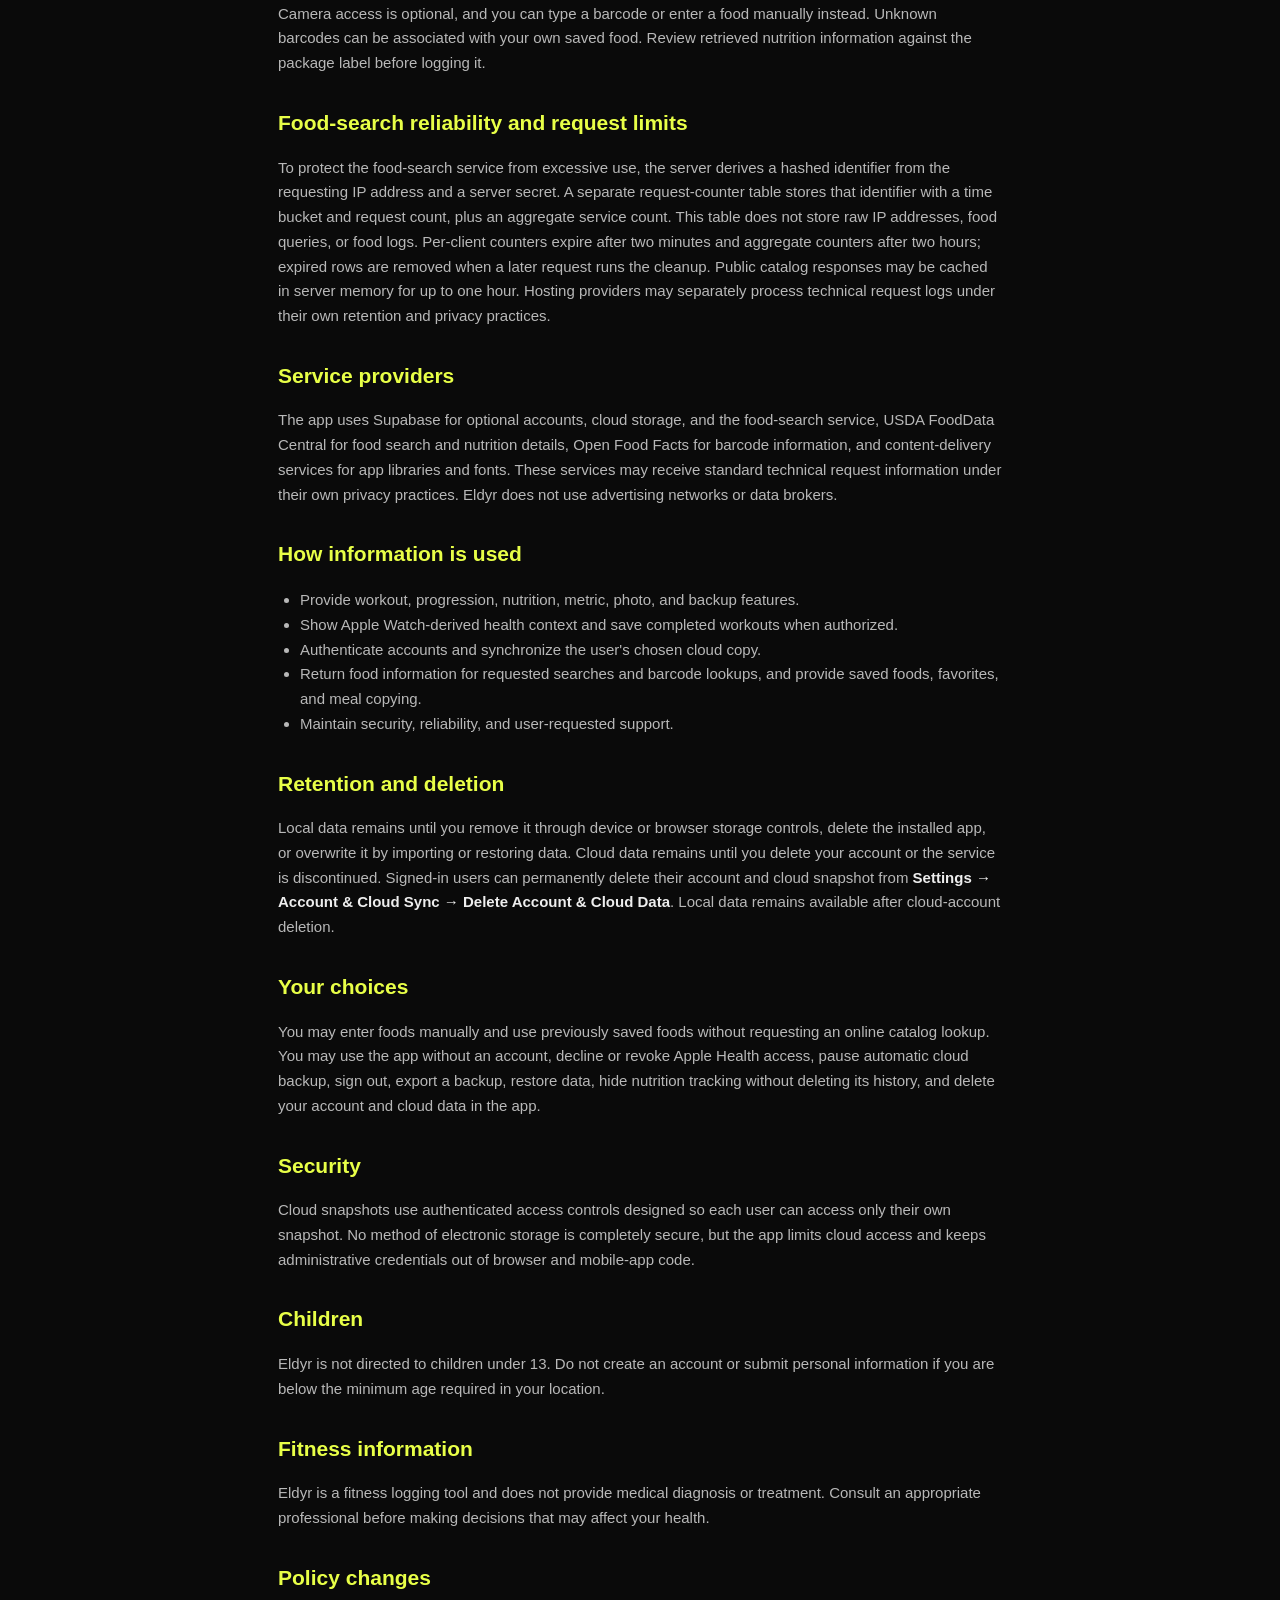
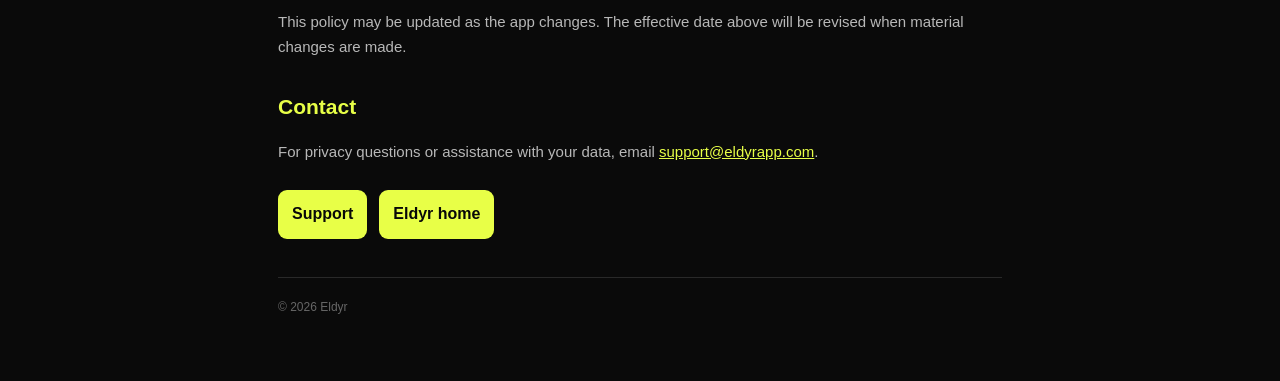
==== commit 1a3cb6e0: "Add files via upload" ====
--- a/privacy.html
+++ b/privacy.html
@@ -58,7 +58,7 @@
 <p>For privacy questions or assistance with your data, email <a href="mailto:support@eldyrapp.com">support@eldyrapp.com</a>.</p>
 <div class="links">
 <a href="./support.html">Support</a>
-<a href="./">Open Eldyr</a>
+<a href="./">Eldyr home</a>
 </div>
 <footer>© 2026 Eldyr</footer>
 </main>
